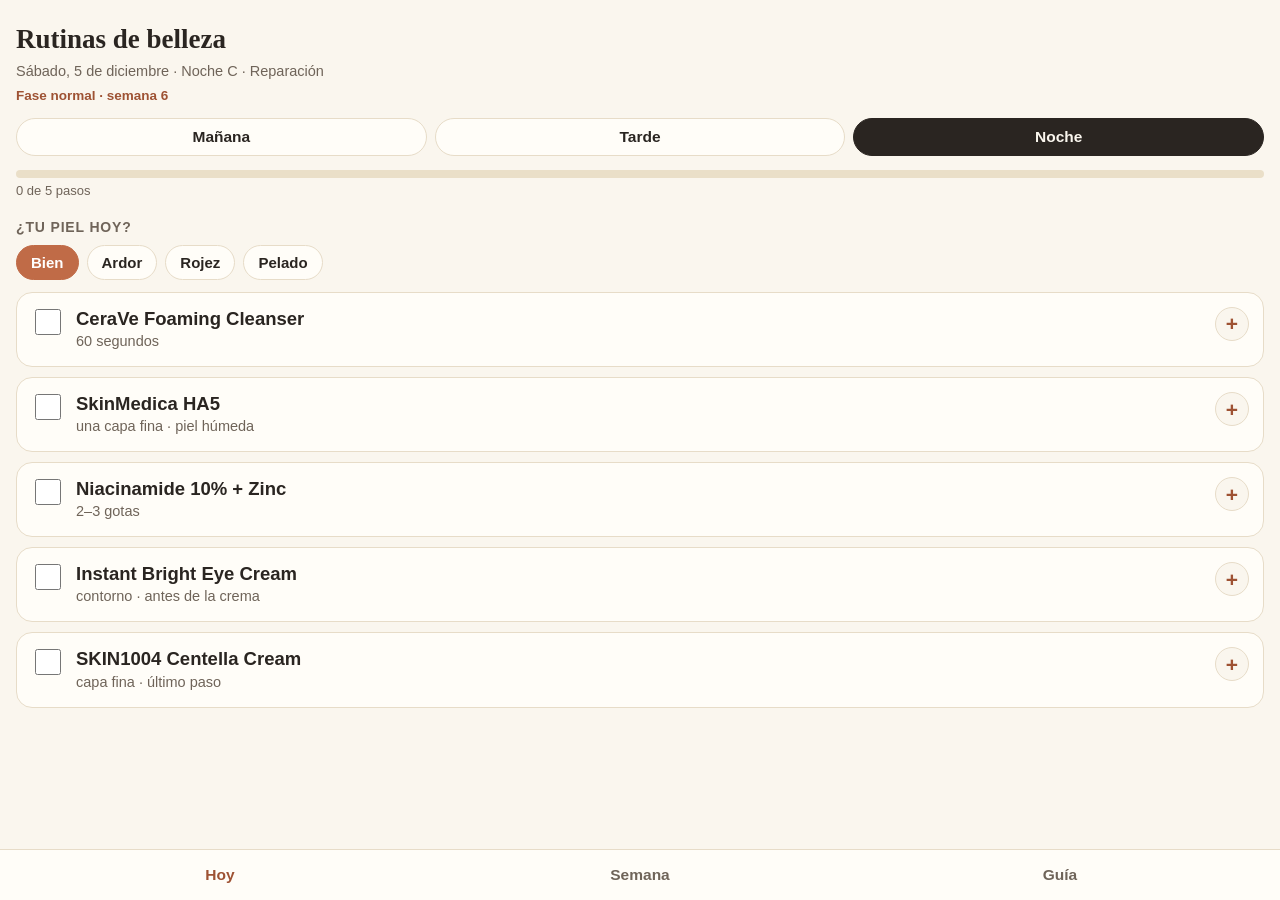
==== belleza/index.html @ 628c7505 "Rutinas de belleza: app web (PWA) en /belleza/" ====
<!DOCTYPE html>
<html lang="es">
<head>
<meta charset="utf-8">
<meta name="viewport" content="width=device-width, initial-scale=1, viewport-fit=cover">
<title>Rutinas de belleza</title>
<meta name="theme-color" content="#2A2521">
<meta name="apple-mobile-web-app-capable" content="yes">
<meta name="mobile-web-app-capable" content="yes">
<meta name="apple-mobile-web-app-status-bar-style" content="default">
<meta name="apple-mobile-web-app-title" content="Belleza">
<link rel="manifest" href="manifest.webmanifest">
<link rel="icon" href="icon.svg" type="image/svg+xml">
<link rel="apple-touch-icon" href="icon.svg">
<style>
:root{--marfil:#FAF6EE;--papel:#FFFDF8;--arena:#EADFC8;--terra:#C06B47;--terra2:#9E5233;--carbon:#2A2521;--suave:#6f6459;--linea:#e7dcc8;--ok:#4d7c4d}
*{box-sizing:border-box;-webkit-tap-highlight-color:transparent}
html,body{margin:0;padding:0}
body{background:var(--marfil);color:var(--carbon);font-family:-apple-system,BlinkMacSystemFont,"Segoe UI",Roboto,sans-serif;font-size:17px;line-height:1.45;padding:18px 16px 90px}
h1{font-family:Georgia,"Times New Roman",serif;font-weight:600;font-size:27px;margin:2px 0 2px}
.sub{color:var(--suave);font-size:14.5px;margin:0 0 4px}
.fase{color:var(--terra2);font-size:13.5px;font-weight:600;margin:0 0 12px}
.tabs{display:flex;gap:8px;margin:10px 0 14px}
.tabs button{flex:1;border:1px solid var(--linea);background:var(--papel);color:var(--carbon);border-radius:999px;padding:9px 0;font-size:15.5px;font-weight:600}
.tabs button.on{background:var(--carbon);color:var(--marfil);border-color:var(--carbon)}
.prog{height:8px;background:var(--arena);border-radius:99px;overflow:hidden;margin:8px 0 4px}
.prog i{display:block;height:100%;background:var(--terra);width:0;transition:width .25s}
.progtxt{font-size:13px;color:var(--suave);margin:0 0 12px}
.step{display:flex;gap:12px;align-items:flex-start;background:var(--papel);border:1px solid var(--linea);border-radius:16px;padding:14px 14px;margin:0 0 10px}
.step input{width:26px;height:26px;accent-color:var(--ok);flex:0 0 auto;margin-top:2px}
.step .tx{flex:1;min-width:0}
.step .n{font-size:18.5px;font-weight:650;line-height:1.25}
.step.done .n{color:var(--suave);text-decoration:line-through}
.step .c{color:var(--suave);font-size:14.5px;margin-top:1px}
.step .d{display:none;margin-top:8px;font-size:15px;color:#463d33;background:var(--marfil);border:1px solid var(--linea);border-radius:12px;padding:10px 12px}
.step.open .d{display:block}
.plus{flex:0 0 auto;width:34px;height:34px;border-radius:50%;border:1px solid var(--linea);background:var(--marfil);color:var(--terra2);font-size:21px;line-height:1;font-weight:600}
.chips{display:flex;gap:8px;flex-wrap:wrap;margin:6px 0 12px}
.chips button{border:1px solid var(--linea);background:var(--papel);border-radius:999px;padding:8px 14px;font-size:15px;font-weight:600;color:var(--carbon)}
.chips button.on{background:var(--terra);border-color:var(--terra);color:#fff}
.band{background:#f7e8e2;border:1px solid #e3b7a6;color:#71351f;border-radius:14px;padding:11px 13px;font-size:15px;margin:0 0 12px}
.card{background:var(--papel);border:1px solid var(--linea);border-radius:16px;padding:13px 14px;margin:0 0 10px}
.card .t{font-weight:650;font-size:16.5px;text-transform:capitalize}
.tags{margin-top:5px;display:flex;gap:6px;flex-wrap:wrap}
.tag{font-size:12.5px;background:var(--arena);border-radius:999px;padding:3px 9px;font-weight:600;color:#5b4a38}
.tag.hot{background:var(--terra);color:#fff}
details.sec{background:var(--papel);border:1px solid var(--linea);border-radius:16px;margin:0 0 10px;padding:0}
details.sec summary{list-style:none;cursor:pointer;padding:14px;font-weight:650;font-size:16.5px;display:flex;justify-content:space-between;align-items:center}
details.sec summary::-webkit-details-marker{display:none}
details.sec summary .p{color:var(--terra2);font-size:21px;font-weight:600}
details.sec .in{padding:0 14px 14px;font-size:15px;color:#463d33}
details.sec .in p{margin:6px 0}
details.sec .in li{margin:4px 0}
.secT{font-size:14px;font-weight:700;letter-spacing:.06em;text-transform:uppercase;color:var(--suave);margin:16px 0 8px}
.nav{position:fixed;left:0;right:0;bottom:0;background:var(--papel);border-top:1px solid var(--linea);display:flex;padding:8px 10px calc(8px + env(safe-area-inset-bottom))}
.nav button{flex:1;background:none;border:none;font-size:15.5px;font-weight:650;color:var(--suave);padding:8px 0}
.nav button.on{color:var(--terra2)}
.hide{display:none}
.small{font-size:13.5px;color:var(--suave)}
</style>
</head>
<body>
<header>
  <h1 id="titulo">Rutinas de belleza</h1>
  <p class="sub" id="fecha">—</p>
  <p class="fase" id="fase">—</p>
</header>

<main id="view-hoy">
  <div class="tabs" id="sectabs">
    <button data-s="manana">Mañana</button>
    <button data-s="tarde">Tarde</button>
    <button data-s="noche">Noche</button>
  </div>
  <div class="prog"><i id="bar"></i></div>
  <p class="progtxt" id="progtxt"></p>
  <div id="skinbox" class="hide">
    <p class="secT">¿Tu piel hoy?</p>
    <div class="chips" id="skinchips">
      <button data-v="Bien">Bien</button>
      <button data-v="Ardor">Ardor</button>
      <button data-v="Rojez">Rojez</button>
      <button data-v="Pelado">Pelado</button>
    </div>
    <div class="band hide" id="skinband">Hoy: pasa a reparación · Pausa activos 3–4 noches y vuelve solo cuando la piel esté tranquila.</div>
  </div>
  <div id="steps"></div>
</main>

<main id="view-semana" class="hide"><div id="week"></div></main>

<main id="view-guia" class="hide">
  <details class="sec"><summary>Guía · Dermaroller <span class="p">+</span></summary><div class="in">
    <p>Miércoles en la noche, desde el 25/11/2026. Sustituye a esa noche. Solo si la piel está tranquila: sin brote inflamado, herida, quemadura ni irritación.</p>
    <ul>
      <li>Manos lavadas. Limpia con CeraVe Foaming y seca a toques.</li>
      <li>Desinfecta la cabeza del roller con alcohol al 70% y deja secar. No lo compartas. Si una aguja está doblada, no lo uses.</li>
      <li>Por zonas (frente, mejillas, nariz, mentón), sin presionar: 4 pasadas verticales, 4 horizontales y 4 diagonales, levantando el roller en cada cambio. Nunca en párpados ni labios.</li>
      <li><b>Nunca sobre la mancha oscura de la mejilla derecha</b> hasta que un dermatólogo la vea en persona.</li>
      <li>Después: Anua PDRN y la crema que toque. Vuelve a desinfectar el roller y guárdalo en su estuche.</li>
      <li>Esa noche nada más: sin retinoide, ácidos, vitamina C, PanOxyl ni INIA.</li>
    </ul></div></details>
  <details class="sec"><summary>Guía · Dermapen <span class="p">+</span></summary><div class="in">
    <p>Un domingo cada 4 semanas (6/12/2026, 3/1/2027, 31/1/2027…). Cartucho estéril nuevo cada vez; se abre en el momento y se desecha en un recipiente rígido.</p>
    <ul>
      <li><b>Cartucho de 36 agujas</b>: el de la sesión completa. El de 42 es el más suave. El de 12, solo localizado y con práctica.</li>
      <li>Si hay brote inflamado, herpes, quemadura o irritación: se pospone.</li>
      <li>Profundidades en casa: frente 0.25 mm, nariz 0.25 mm, mejillas 0.5 mm, mentón 0.5 mm. Sin pasar de ahí. Velocidad baja-media.</li>
      <li>Suero deslizante: <b>una cápsula WNP</b> (solo se usan para esto), por zonas, reponiendo al secarse. Pasadas cortas sin presionar ni arrastrar en círculos. 10–15 minutos.</li>
      <li>Saltar siempre la mancha oscura de la mejilla derecha.</li>
      <li>Al terminar no laves hasta la mañana siguiente. Al día siguiente: enjuague suave, hidratante y SPF mineral obligatorio, sin sol directo ni gym fuerte o sauna.</li>
      <li>Sábado anterior y lunes y martes siguientes: noches de reparación automáticas en la app.</li>
    </ul></div></details>
  <details class="sec"><summary>Seguridad <span class="p">+</span></summary><div class="in">
    <p><b>Máscara LED:</b> autorizada por tu doctor para tu glaucoma congénito (28/10/2026). Úsala con los ojos cerrados, sobre piel limpia y seca, antes de cualquier producto. Si un día notas dolor ocular, halos, destellos o cambios de visión: suspéndela y avisa.</p>
    <p><b>Chequeo antes de agujas o LED:</b> ¿brote inflamado? ¿herpes reciente? ¿herida o piel rota? ¿quemadura de sol? ¿ardor o pelado hoy? Si algo es sí: pospón y pasa a reparación.</p>
    <p><b>Signos de alarma tras agujas:</b> rojez que pasa de 48–72 h, piel que se oscurece, dolor que crece, calor, hinchazón o secreción: para todo activo y consulta a un dermatólogo.</p>
    <p><b>Regla de oro:</b> un activo fuerte por noche. Si la crema de siempre un día escuece, sobran activos: 5–7 días solo de reparación.</p>
    <p>Esta app organiza tu rutina cosmética. No sustituye la valoración de un dermatólogo.</p>
  </div></details>
  <details class="sec"><summary>Revisiones y cambios <span class="p">+</span></summary><div class="in">
    <p id="nextrev"><b>Próxima revisión:</b> —</p>
    <p>Fotos de control (misma luz, frente y dos perfiles) y decisión: seguir igual o cambiar. Revisiones: 11/11 y 25/11/2026, 9/12 y 23/12/2026, 6/1/2027 y la grande el 20/1/2027.</p>
    <p><b>Historial:</b> v1 plan original · v1.1 orden corregido (aparatos primero, un producto de ojos, una crema) · v2 evaluación científica con tus decisiones (LED autorizada por tu doctor, agujas en casa con protocolo, carga reducida, todo en rotación, adaptación de 4 semanas) · v2.1 WNP solo con el dermapen · v2.2 vista simple.</p>
    <p><b>Al recomprar:</b> PanOxyl facial 4–5% (el 10% queda para cuerpo) y niacinamida 4–5%.</p>
    <p><b>A valorar con dermatólogo:</b> la mancha oscura de la mejilla (verla con dermatoscopia antes de tratarla) y el ácido azelaico 15–20% para las marcas.</p>
  </div></details>
</main>

<nav class="nav">
  <button data-v="hoy" class="on">Hoy</button>
  <button data-v="semana">Semana</button>
  <button data-v="guia">Guía</button>
</nav>

<script>
"use strict";
const DAY=86400000, START=Date.UTC(2026,9,28), PEN0=Date.UTC(2026,11,6);
const $=s=>document.querySelector(s);
function chicago(){const p=new Intl.DateTimeFormat("en-US",{timeZone:"America/Chicago",year:"numeric",month:"numeric",day:"numeric",hour:"numeric",hour12:false}).formatToParts(new Date());const o={};p.forEach(x=>o[x.type]=x.value);return{y:+o.year,m:+o.month,d:+o.day,h:(+o.hour)%24}}
function autoSection(){const c=chicago();let ms=Date.UTC(c.y,c.m-1,c.d);let s;if(c.h>=5&&c.h<12)s="manana";else if(c.h>=12&&c.h<19)s="tarde";else if(c.h>=19)s="noche";else{s="noche";ms-=DAY}return{ms,s}}
const di=ms=>Math.round((ms-START)/DAY);
const wd=ms=>new Date(ms).getUTCDay();
const isPen=ms=>ms>=PEN0&&(ms-PEN0)%(28*DAY)===0;
const adapt=ms=>{const d=di(ms);return d>=0&&d<28};
function fmt(ms){let t=new Date(ms).toLocaleDateString("es-ES",{timeZone:"UTC",weekday:"long",day:"numeric",month:"long"});return t.charAt(0).toUpperCase()+t.slice(1)}
function hydrator(ms){return [1,3,5,0].includes(wd(ms))?{n:"Anua PDRN Serum",c:"2–3 gotas · piel húmeda",d:"Suero hidratante y reparador (PDRN + hialurónico). Sobre la piel húmeda, antes de la crema."}:{n:"SkinMedica HA5",c:"una capa fina · piel húmeda",d:"Hidratante de ácido hialurónico. Sobre la piel húmeda, antes de la crema."}}
function repairCream(ms){return Math.floor(di(ms)/7)%2===0?{n:"COSRX Snail 92",c:"capa fina · último paso",d:"Crema de mucina de caracol. Es la única crema de esta noche."}:{n:"SKIN1004 Centella Cream",c:"capa fina · último paso",d:"Crema calmante de centella. Es la única crema de esta noche."}}
function morningSteps(ms){
  const w=wd(ms),d=di(ms),st=[];
  let cl;
  if((w===2||w===6)&&!(adapt(ms)&&d<14&&w===2)) cl={n:"PanOxyl 10%",c:"en la ducha · 1–2 min",d:"Peróxido de benzoilo al 10% en lavado. Déjalo actuar 1–2 minutos y enjuaga bien. Mancha las toallas de color. También sirve para espalda y pecho."};
  else if(w===3&&(Math.floor(d/7)%2===1)) cl={n:"SkinMedica AHA/BHA Cleanser",c:"limpieza profunda · hoy",d:"Limpiador exfoliante con ácidos, solo miércoles de semanas alternas. Masajea y enjuaga; hoy no hay otro exfoliante de mañana."};
  else cl={n:"CeraVe Foaming Cleanser",c:"60 segundos · agua tibia",d:"Limpiador suave. Si amaneciste sin grasa ni sudor, basta enjuagar solo con agua."};
  st.push(cl);
  if([1,3,5,0].includes(w)&&!isPen(ms)) st.push({n:"Máscara LED TheraFace",c:"piel seca · programa completo",d:"Autorizada por tu doctor. Ojos cerrados, sobre la piel limpia y seca, antes de cualquier suero. Programa completo del equipo (aprox. 9 min). Suspéndela y avisa si notas dolor ocular o cambios de visión."});
  st.push({n:"SPA LIFE Vitamin C",c:"3–4 gotas · cara y cuello",d:"Suero de vitamina C. Espera 1 minuto antes del siguiente paso. Se usa hasta acabarse; no se repone sin etiqueta verificable."});
  st.push({n:"Caffeine Solution (ojos)",c:"1 gota · contorno externo",d:"The Ordinary Caffeine 5% + EGCG. Solo por fuera del ojo, con el dedo anular. Es el único producto de ojos del día."});
  st.push(hydrator(ms));
  st.push({n:"SkinMedica Rejuvenative",c:"capa fina",d:"La única crema de la mañana."});
  const afterPen=isPen(ms-DAY);
  st.push(afterPen?{n:"CeraVe Mineral SPF 50",c:"dos dedos · cara y cuello",d:"Hoy toca el mineral: es el día después del dermapen. Puede dejar velo blanco."}:{n:"Neutrogena Clear Face SPF 50",c:"dos dedos · cara y cuello",d:"Último paso de la mañana. Reaplicar cada 2 horas si estás al sol, en sesión exterior o manejando mucho."});
  return st;
}
function afternoonSteps(ms){
  const w=wd(ms),st=[
   {n:"Reaplicar el SPF 50",c:"si hay sol · cada 2 h",d:"Solo si estás al aire libre, en sesión exterior o manejando. Dos dedos para cara y cuello."},
   {n:"Bruma Mario Badescu",c:"opcional · si hay tirantez",d:"Refresca durante el día. Si un día escuece, se suspende: lleva fragancia."},
   {n:"No tocarte la cara",c:"sobre todo la mejilla derecha",d:"Tocarte la marca es lo que más la oscurece."}];
  if(w===1) st.push({n:"Puolern Body Scrub (ducha)",c:"espalda, pecho, hombros",d:"Exfoliante corporal AHA & BHA, 1 vez por semana. Nunca en la cara."});
  if([2,4,6].includes(w)) st.push({n:"Glytone Spray 2%",c:"espalda y pecho · tras la ducha",d:"Ácido salicílico en spray. Deja secar antes de vestirte."});
  else st.push({n:"CeraVe SA Lotion",c:"brazos · zonas ásperas",d:"Loción con salicílico para piel áspera. Hoy no hay spray en esa zona."});
  st.push({n:"CeraVe Intensive Lotion",c:"resto del cuerpo",d:"Loción corporal de a diario."});
  return st;
}
function nightKind(ms){
  const w=wd(ms),d=di(ms);
  if(d<0) return "pre";
  if(isPen(ms)) return "pen";
  if(isPen(ms+DAY)||isPen(ms-DAY)||isPen(ms-2*DAY)) return "repair";
  if(adapt(ms)){
    if(w===1||w===4) return "differin";
    if(w===2&&d>=14) return "acid";
    if(w===5) return "inia";
    return "repair";
  }
  return {0:"repair",1:"differin",2:"acid",3:"roller",4:"differin",5:"inia",6:"differin"}[w];
}
function acidStep(ms){
  const idx=Math.round((di(ms)-6)/7)-2;
  return idx%2===0?{n:"Glycolic Acid 7%",c:"con algodón · frente, nariz, mejillas",d:"The Ordinary Glycolic Acid 7%. Con algodón, sin tocar barba ni contorno de ojos. Es la única noche de ácido de esta semana."}:{n:"Salicylic Acid 2%",c:"solo nariz y mejillas internas",d:"The Ordinary Salicylic Acid 2%, localizado donde están el poro y el punto negro. Es la única noche de ácido de esta semana."};
}
function nightSteps(ms){
  const w=wd(ms),kind=nightKind(ms),st=[{n:"CeraVe Foaming Cleanser",c:"60 segundos",d:"Limpieza de la noche. Si el día fue de mucho protector, repite solo la zona T. Seca a toques."}];
  const eye={n:"Instant Bright Eye Cream",c:"contorno · antes de la crema",d:"El único producto de ojos de la noche. La cafeína es solo de mañana."};
  const nia={n:"Niacinamide 10% + Zinc",c:"2–3 gotas",d:"The Ordinary. Ayuda con marcas y grasa."};
  if(kind==="differin"){
    st.push(eye);
    let dif={n:"Differin Gel 0.1%",c:"un chícharo · piel bien seca",d:"Adapaleno. Espera 2–3 min tras limpiar a que la piel seque del todo. Frente, nariz, mejillas sobre la barba y mentón. Evita ojos, aletas de la nariz y labios. Si hay un brote activo localizado, esta noche puedes sustituirlo por Biretix solo en esa zona."};
    if(w===6){const idx=Math.round((di(ms)-3)/7);if(idx%2===1) dif={n:"celimax Retinal Shot",c:"hoy sustituye al Differin",d:"Retinal 0.1% en frente y mejillas, en lugar del Differin (sábado alterno). Sustituye, no se suma."};}
    st.push(dif);
    st.push(w===6?{n:"SKIN1004 Centella Cream",c:"capa fina · último paso",d:"La única crema de esta noche."}:{n:"COSRX Snail 92",c:"capa fina · último paso",d:"La única crema de esta noche. Si el Differin te irrita, técnica sándwich: esta misma crema antes y después de él."});
  }else if(kind==="acid"){
    st.push(acidStep(ms));
    st.push({n:"Deja asentar",c:"1–2 minutos",d:"Solo deja que el ácido se asiente. No hace falta esperar 10 minutos: no tiene respaldo."});
    st.push(nia); st.push(eye);
    st.push({n:"SKIN1004 Centella Cream",c:"capa fina · último paso",d:"La única crema de esta noche."});
  }else if(kind==="inia"){
    const idx=Math.round((di(ms)-2)/7),modo=idx%2===0?"Lift":"Tighten";
    st.push({n:"INIA · modo "+modo,c:"con su gel conductor · 10 min",d:"Un solo modo por día (Lift y Tighten nunca el mismo día), como dice su manual: con el gel conductor del equipo, nivel bajo. Hoy toca "+modo+"; la semana que viene, el otro."});
    st.push({n:"INIA · Infuse con "+hydrator(ms).n,c:"el suero es la hidratación",d:"El modo Infuse trabaja con el suero puesto: este paso ES la hidratación de la noche. No se aplica otro suero hidratante antes ni se repite después."});
    st.push(nia); st.push(eye);
    st.push({n:"COSRX Snail 92",c:"capa fina · último paso",d:"La única crema de esta noche."});
  }else if(kind==="roller"){
    st.push({n:"Desinfecta el dermaroller",c:"alcohol 70% · deja secar",d:"Revisa que ninguna aguja esté doblada. No lo compartas."});
    st.push({n:"Dermaroller 0.25 mm",c:"4 pasadas por zona · sin presionar",d:"Frente, mejillas, nariz y mentón: 4 verticales, 4 horizontales, 4 diagonales, levantándolo en cada cambio. Nunca en párpados ni labios. Salta la mancha oscura de la mejilla derecha. Solo si la piel está tranquila; si hay brote inflamado, se pospone."});
    st.push({n:"Anua PDRN Serum",c:"enseguida · piel receptiva",d:"Justo después del roller. Sin cápsulas WNP: esas son solo del dermapen."});
    st.push(repairCream(ms));
  }else if(kind==="pen"){
    st.push({n:"Revisa tu piel",c:"¿brote, herpes, irritación?",d:"Si hay brote inflamado, herpes, quemadura o irritación: se pospone. Salta siempre la mancha oscura de la mejilla derecha."});
    st.push({n:"Cartucho estéril de 36",c:"nuevo · se abre ahora",d:"Cartucho de 36 agujas para la sesión completa. El de 42 es el más suave; el de 12, solo localizado y con práctica. Al terminar, deséchalo en un recipiente rígido."});
    st.push({n:"Dermapen + cápsula WNP",c:"WNP = suero deslizante",d:"Abre una cápsula WNP y úsala como suero deslizante, por zonas. Profundidades: frente 0.25, nariz 0.25, mejillas 0.5, mentón 0.5 mm. Pasadas cortas sin presionar. 10–15 min. Rojez leve 24–48 h es lo esperado. No laves hasta mañana."});
    st.push({n:"SKIN1004 Centella Cream",c:"capa fina · último paso",d:"La única crema de esta noche. Nada de retinoide, ácidos ni vitamina C."});
  }else{ /* repair */
    st.push(hydrator(ms)); st.push(nia); st.push(eye); st.push(repairCream(ms));
  }
  if((w===2||w===0)&&kind!=="pen"&&kind!=="roller") st.push({n:"SPA LIFE Retinol",c:"solo cuello y manos",d:"Retinol cosmético en cuello y manos, donde no va el Differin de la cara. Así se usa sin duplicar retinoide en la cara."});
  return st;
}
function stepsFor(ms,s){return s==="manana"?morningSteps(ms):s==="tarde"?afternoonSteps(ms):nightSteps(ms)}
function kindLabel(ms){return {differin:"Noche A · Differin",acid:"Noche B · Ácido",inia:"Noche C · Reparación + INIA",roller:"Noche · Dermaroller",pen:"Noche · Dermapen",repair:"Noche C · Reparación",pre:"Aún no empieza"}[nightKind(ms)]||""}
</script>
<script>
"use strict";
const LS_C="belleza-checks-v1", LS_S="belleza-skin-v1";
const load=(k,d)=>{try{return JSON.parse(localStorage.getItem(k))||d}catch(e){return d}};
const save=(k,v)=>{try{localStorage.setItem(k,JSON.stringify(v))}catch(e){}};
let cur=autoSection(), view="hoy";
function dateKey(ms){return new Date(ms).toISOString().slice(0,10)}
function render(){
  document.querySelectorAll(".nav button").forEach(b=>b.classList.toggle("on",b.dataset.v===view));
  $("#view-hoy").classList.toggle("hide",view!=="hoy");
  $("#view-semana").classList.toggle("hide",view!=="semana");
  $("#view-guia").classList.toggle("hide",view!=="guia");
  if(view==="semana") renderWeek();
  if(view==="guia") renderRev();
  if(view!=="hoy") return;
  const {ms,s}=cur;
  $("#fecha").textContent=fmt(ms)+(s==="noche"?" · "+kindLabel(ms):"");
  const d=di(ms);
  $("#fase").textContent=d<0?"La rutina empieza el miércoles 28 de octubre":adapt(ms)?"Fase de adaptación · día "+(d+1)+" de 28":"Fase normal · semana "+(Math.floor(d/7)+1);
  document.querySelectorAll("#sectabs button").forEach(b=>b.classList.toggle("on",b.dataset.s===s));
  $("#skinbox").classList.toggle("hide",s!=="noche");
  const skinAll=load(LS_S,{}), skin=skinAll[dateKey(ms)]||"Bien";
  document.querySelectorAll("#skinchips button").forEach(b=>b.classList.toggle("on",b.dataset.v===skin));
  $("#skinband").classList.toggle("hide",skin==="Bien");
  const steps=nightKind(ms)==="pre"&&s==="noche"?[]:stepsFor(ms,s);
  const all=load(LS_C,{}), key=dateKey(ms)+"|"+s, done=new Set(all[key]||[]);
  const box=$("#steps"); box.innerHTML="";
  if(!steps.length) box.innerHTML='<div class="card">La rutina empieza el miércoles 28 de octubre. Esa noche toca reparación.</div>';
  steps.forEach((st,i)=>{
    const div=document.createElement("div"); div.className="step"+(done.has(i)?" done":"");
    div.innerHTML='<input type="checkbox" '+(done.has(i)?"checked":"")+'><div class="tx"><div class="n"></div><div class="c"></div><div class="d"></div></div><button class="plus">+</button>';
    div.querySelector(".n").textContent=st.n; div.querySelector(".c").textContent=st.c; div.querySelector(".d").textContent=st.d;
    div.querySelector("input").addEventListener("change",e=>{if(e.target.checked)done.add(i);else done.delete(i);all[key]=[...done];save(LS_C,all);render()});
    div.querySelector(".plus").addEventListener("click",e=>{div.classList.toggle("open");e.target.textContent=div.classList.contains("open")?"−":"+"});
    box.appendChild(div);
  });
  $("#bar").style.width=steps.length?Math.round(done.size/steps.length*100)+"%":"0%";
  $("#progtxt").textContent=steps.length?done.size+" de "+steps.length+" pasos":"";
}
function renderWeek(){
  const c=chicago(); let monday=Date.UTC(c.y,c.m-1,c.d); monday-=( (wd(monday)+6)%7 )*DAY;
  const box=$("#week"); box.innerHTML="";
  for(let i=0;i<7;i++){
    const ms=monday+i*DAY, d=di(ms), tags=[];
    if(d<0) tags.push("Empieza el mié 28");
    else{
      if([1,3,5,0].includes(wd(ms))&&!isPen(ms)) tags.push("LED");
      const w=wd(ms);
      if((w===2||w===6)&&!(adapt(ms)&&d<14&&w===2)) tags.push("PanOxyl AM");
      if(w===3&&Math.floor(Math.max(d,0)/7)%2===1) tags.push("AHA/BHA AM");
      tags.push({differin:"Differin",acid:"Ácido 🟠",inia:"INIA",roller:"Roller",pen:"Dermapen",repair:"Reparación"}[nightKind(ms)]||"");
      if(w===1) tags.push("Exfoliante cuerpo");
    }
    const card=document.createElement("div"); card.className="card";
    card.innerHTML='<div class="t"></div><div class="tags">'+tags.filter(Boolean).map(t=>'<span class="tag'+(t.includes("🟠")?" hot":"")+'">'+t.replace(" 🟠","")+'</span>').join("")+'</div>';
    card.querySelector(".t").textContent=fmt(ms); box.appendChild(card);
  }
}
function renderRev(){
  const revs=[Date.UTC(2026,10,11),Date.UTC(2026,10,25),Date.UTC(2026,11,9),Date.UTC(2026,11,23),Date.UTC(2027,0,6),Date.UTC(2027,0,20)];
  const today=Date.UTC(chicago().y,chicago().m-1,chicago().d);
  const nx=revs.find(r=>r>=today);
  $("#nextrev").innerHTML="<b>Próxima revisión:</b> "+(nx?fmt(nx):"20 de enero de 2027 (la grande, ya pasó el ciclo)");
}
document.querySelectorAll("#sectabs button").forEach(b=>b.addEventListener("click",()=>{cur.s=b.dataset.s; if(b.dataset.s!=="noche"&&autoSection().s==="noche"&&chicago().h<5){cur.ms+=DAY} render()}));
document.querySelectorAll("#skinchips button").forEach(b=>b.addEventListener("click",()=>{const all=load(LS_S,{});all[dateKey(cur.ms)]=b.dataset.v;save(LS_S,all);render()}));
document.querySelectorAll(".nav button").forEach(b=>b.addEventListener("click",()=>{view=b.dataset.v;render()}));
document.querySelectorAll("details.sec summary").forEach(sm=>sm.addEventListener("click",()=>{const p=sm.querySelector(".p");setTimeout(()=>{p.textContent=sm.parentElement.open?"−":"+"},0)}));
render();
if("serviceWorker" in navigator){navigator.serviceWorker.register("sw.js").catch(()=>{})}
</script>
</body>
</html>
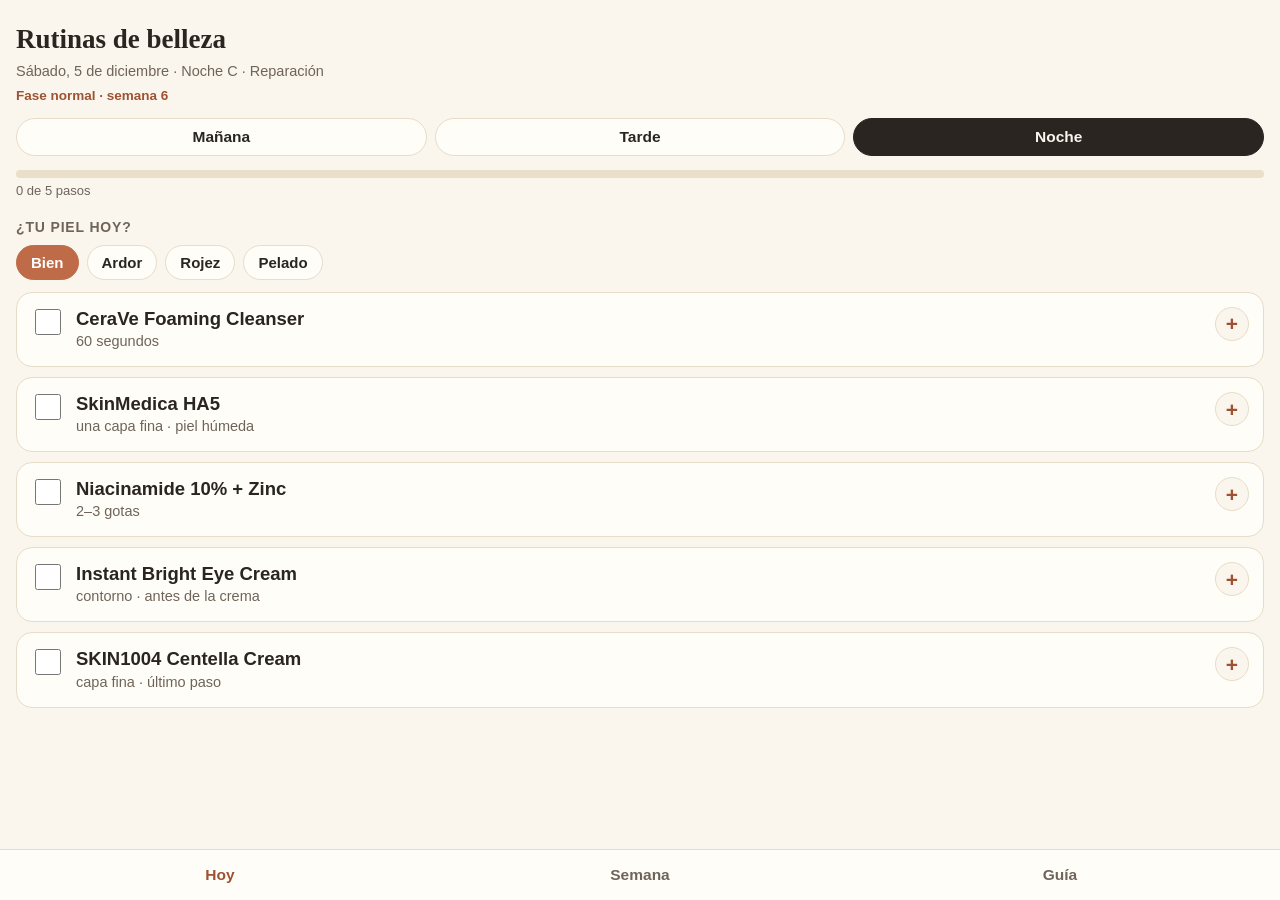
==== commit 1bf8a3e6: "Rutinas de belleza: aclaración roller vs pen en la guía" ====
--- a/belleza/index.html
+++ b/belleza/index.html
@@ -67,6 +67,7 @@
 </header>
 
 <main id="view-hoy">
+  <button id="backtoday" class="hide" style="border:1px solid var(--linea);background:var(--papel);border-radius:999px;padding:7px 14px;font-weight:650;font-size:14.5px;margin:0 0 8px">↩ Volver a hoy</button>
   <div class="tabs" id="sectabs">
     <button data-s="manana">Mañana</button>
     <button data-s="tarde">Tarde</button>
@@ -90,7 +91,15 @@
 <main id="view-semana" class="hide"><div id="week"></div></main>
 
 <main id="view-guia" class="hide">
-  <details class="sec"><summary>Guía · Dermaroller <span class="p">+</span></summary><div class="in">
+  <details class="sec"><summary>Roller y pen: ¿no es lo mismo? <span class="p">+</span></summary><div class="in">
+    <p><b>No, son dos aparatos distintos</b>, aunque los dos trabajan con agujitas:</p>
+    <ul>
+      <li><b>Dermaroller</b>: tu ruedita manual de 0,25 mm. Se rueda con la mano. Superficial, de mantenimiento. Va los <b>miércoles</b>.</li>
+      <li><b>Dermapen</b>: tu pen eléctrico de cartuchos. Las agujas entran verticales y la profundidad se ajusta (hasta 0,5 mm en casa). Es la sesión <b>fuerte</b>, parecida a la que te hacían en consulta. Va <b>un domingo al mes</b>.</li>
+    </ul>
+    <p>Nunca van el mismo día. El roller mantiene entre una sesión de pen y la otra.</p>
+  </div></details>
+  <details class="sec"><summary>Guía · Dermaroller (ruedita manual) <span class="p">+</span></summary><div class="in">
     <p>Miércoles en la noche, desde el 25/11/2026. Sustituye a esa noche. Solo si la piel está tranquila: sin brote inflamado, herida, quemadura ni irritación.</p>
     <ul>
       <li>Manos lavadas. Limpia con CeraVe Foaming y seca a toques.</li>
@@ -100,7 +109,7 @@
       <li>Después: Anua PDRN y la crema que toque. Vuelve a desinfectar el roller y guárdalo en su estuche.</li>
       <li>Esa noche nada más: sin retinoide, ácidos, vitamina C, PanOxyl ni INIA.</li>
     </ul></div></details>
-  <details class="sec"><summary>Guía · Dermapen <span class="p">+</span></summary><div class="in">
+  <details class="sec"><summary>Guía · Dermapen (el eléctrico) <span class="p">+</span></summary><div class="in">
     <p>Un domingo cada 4 semanas (6/12/2026, 3/1/2027, 31/1/2027…). Cartucho estéril nuevo cada vez; se abre en el momento y se desecha en un recipiente rígido.</p>
     <ul>
       <li><b>Cartucho de 36 agujas</b>: el de la sesión completa. El de 42 es el más suave. El de 12, solo localizado y con práctica.</li>
@@ -250,6 +259,7 @@
   const d=di(ms);
   $("#fase").textContent=d<0?"La rutina empieza el miércoles 28 de octubre":adapt(ms)?"Fase de adaptación · día "+(d+1)+" de 28":"Fase normal · semana "+(Math.floor(d/7)+1);
   document.querySelectorAll("#sectabs button").forEach(b=>b.classList.toggle("on",b.dataset.s===s));
+  $("#backtoday").classList.toggle("hide",ms===autoSection().ms);
   $("#skinbox").classList.toggle("hide",s!=="noche");
   const skinAll=load(LS_S,{}), skin=skinAll[dateKey(ms)]||"Bien";
   document.querySelectorAll("#skinchips button").forEach(b=>b.classList.toggle("on",b.dataset.v===skin));
@@ -271,7 +281,7 @@
 }
 function renderWeek(){
   const c=chicago(); let monday=Date.UTC(c.y,c.m-1,c.d); monday-=( (wd(monday)+6)%7 )*DAY;
-  const box=$("#week"); box.innerHTML="";
+  const box=$("#week"); box.innerHTML='<p class="small" style="margin:2px 0 10px">Toca un día para ver su rutina completa.</p>';
   for(let i=0;i<7;i++){
     const ms=monday+i*DAY, d=di(ms), tags=[];
     if(d<0) tags.push("Empieza el mié 28");
@@ -285,7 +295,9 @@
     }
     const card=document.createElement("div"); card.className="card";
     card.innerHTML='<div class="t"></div><div class="tags">'+tags.filter(Boolean).map(t=>'<span class="tag'+(t.includes("🟠")?" hot":"")+'">'+t.replace(" 🟠","")+'</span>').join("")+'</div>';
-    card.querySelector(".t").textContent=fmt(ms); box.appendChild(card);
+    card.querySelector(".t").textContent=fmt(ms)+" ›"; card.style.cursor="pointer";
+    card.addEventListener("click",()=>{cur={ms:ms,s:"manana"};view="hoy";render()});
+    box.appendChild(card);
   }
 }
 function renderRev(){
@@ -294,7 +306,8 @@
   const nx=revs.find(r=>r>=today);
   $("#nextrev").innerHTML="<b>Próxima revisión:</b> "+(nx?fmt(nx):"20 de enero de 2027 (la grande, ya pasó el ciclo)");
 }
-document.querySelectorAll("#sectabs button").forEach(b=>b.addEventListener("click",()=>{cur.s=b.dataset.s; if(b.dataset.s!=="noche"&&autoSection().s==="noche"&&chicago().h<5){cur.ms+=DAY} render()}));
+document.querySelectorAll("#sectabs button").forEach(b=>b.addEventListener("click",()=>{cur.s=b.dataset.s; render()}));
+$("#backtoday").addEventListener("click",()=>{cur=autoSection();render()});
 document.querySelectorAll("#skinchips button").forEach(b=>b.addEventListener("click",()=>{const all=load(LS_S,{});all[dateKey(cur.ms)]=b.dataset.v;save(LS_S,all);render()}));
 document.querySelectorAll(".nav button").forEach(b=>b.addEventListener("click",()=>{view=b.dataset.v;render()}));
 document.querySelectorAll("details.sec summary").forEach(sm=>sm.addEventListener("click",()=>{const p=sm.querySelector(".p");setTimeout(()=>{p.textContent=sm.parentElement.open?"−":"+"},0)}));
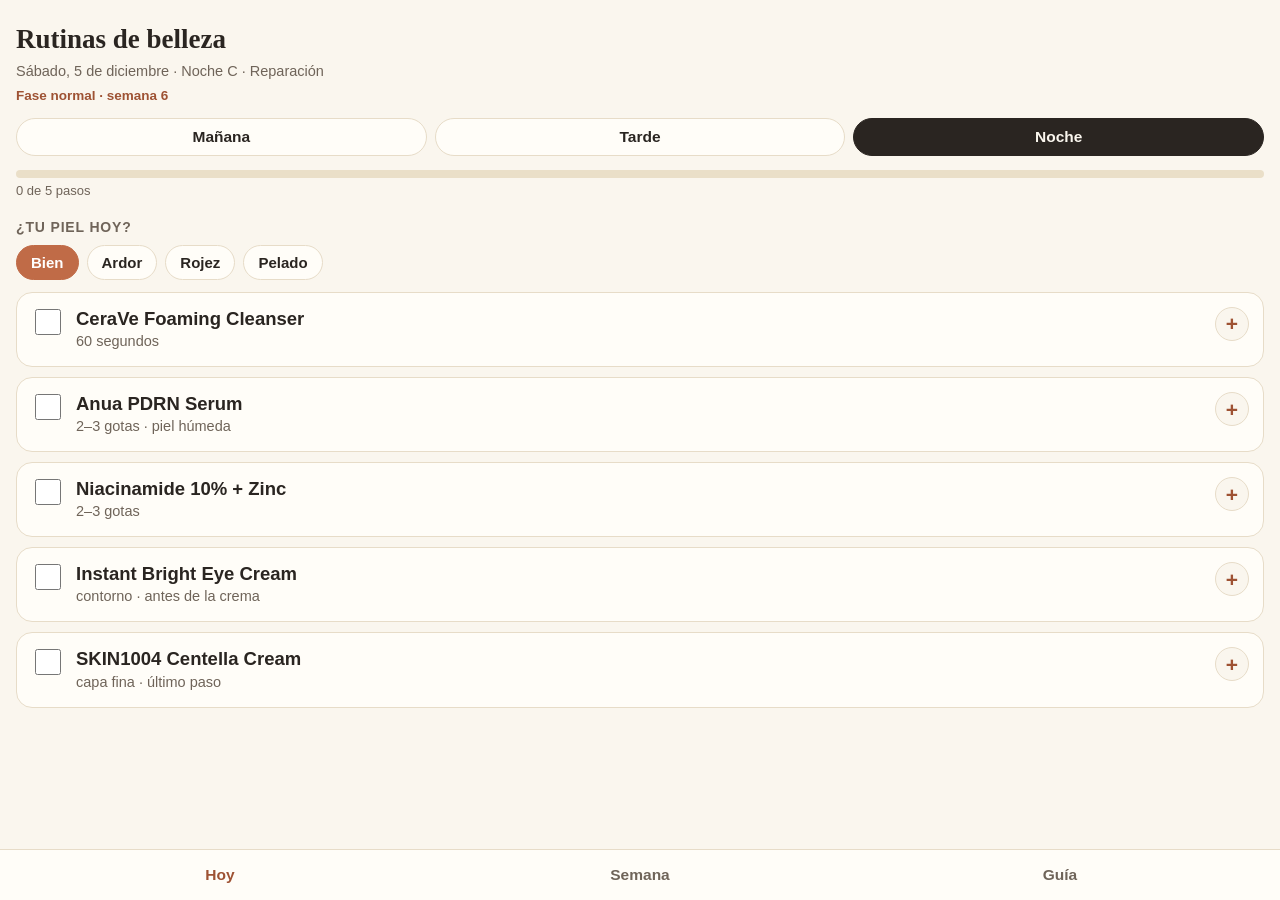
==== commit 88de0823: "Belleza: HA5 agotado, sale de la rutina; hidratante unico Anua PDRN y cache belleza-v4" ====
--- a/belleza/index.html
+++ b/belleza/index.html
@@ -153,7 +153,7 @@
 const isPen=ms=>ms>=PEN0&&(ms-PEN0)%(28*DAY)===0;
 const adapt=ms=>{const d=di(ms);return d>=0&&d<28};
 function fmt(ms){let t=new Date(ms).toLocaleDateString("es-ES",{timeZone:"UTC",weekday:"long",day:"numeric",month:"long"});return t.charAt(0).toUpperCase()+t.slice(1)}
-function hydrator(ms){return [1,3,5,0].includes(wd(ms))?{n:"Anua PDRN Serum",c:"2–3 gotas · piel húmeda",d:"Suero hidratante y reparador (PDRN + hialurónico). Sobre la piel húmeda, antes de la crema."}:{n:"SkinMedica HA5",c:"una capa fina · piel húmeda",d:"Hidratante de ácido hialurónico. Sobre la piel húmeda, antes de la crema."}}
+function hydrator(ms){return [1,3,5,0].includes(wd(ms))?{n:"Anua PDRN Serum",c:"2–3 gotas · piel húmeda",d:"Suero hidratante y reparador (PDRN + hialurónico). Sobre la piel húmeda, antes de la crema."}:{n:"Anua PDRN Serum",c:"2–3 gotas · piel húmeda",d:"Suero hidratante y reparador (PDRN + hialurónico). Sobre la piel húmeda, antes de la crema."}}
 function repairCream(ms){return Math.floor(di(ms)/7)%2===0?{n:"COSRX Snail 92",c:"capa fina · último paso",d:"Crema de mucina de caracol. Es la única crema de esta noche."}:{n:"SKIN1004 Centella Cream",c:"capa fina · último paso",d:"Crema calmante de centella. Es la única crema de esta noche."}}
 function morningSteps(ms){
   const w=wd(ms),d=di(ms),st=[];
